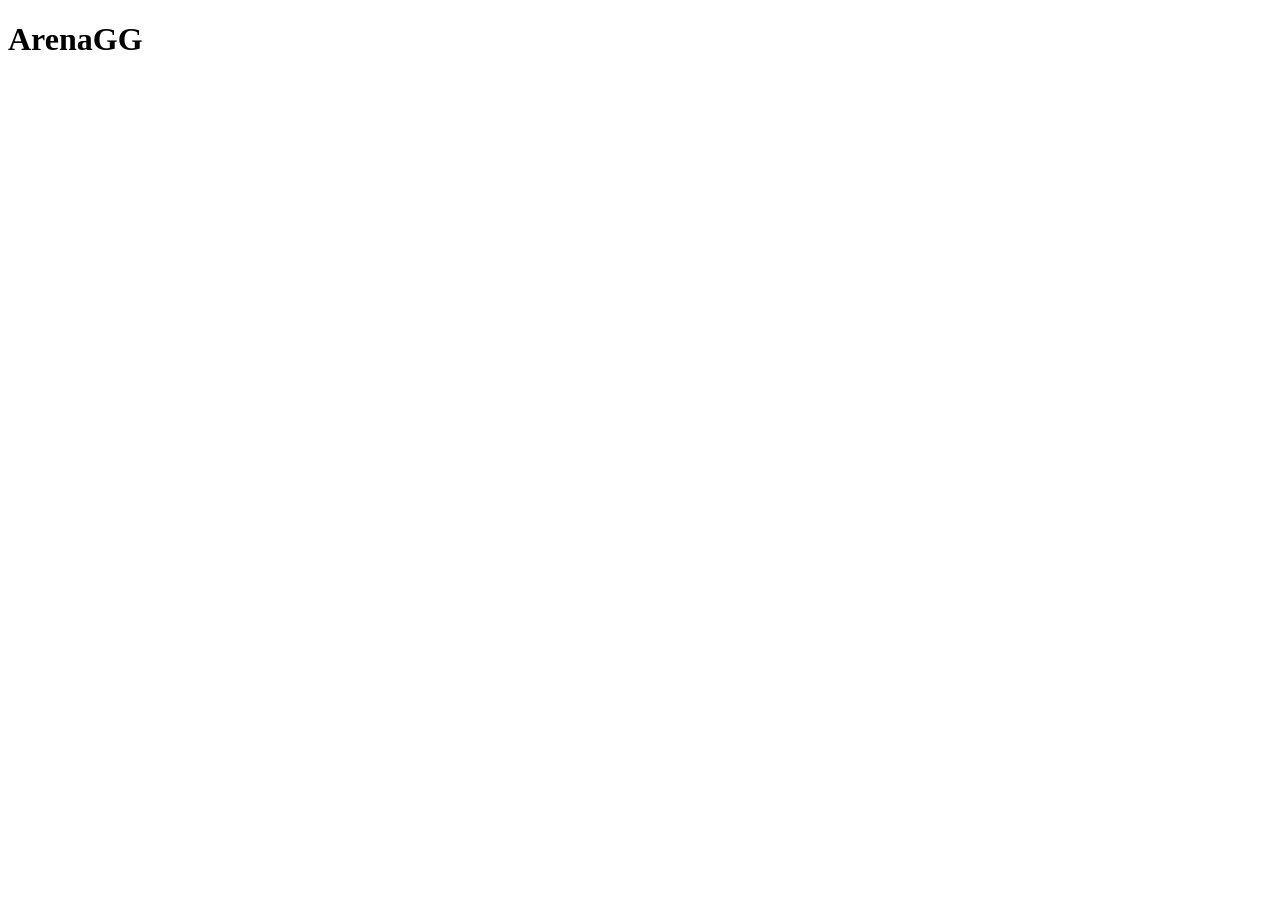
==== index.html @ fb3fde1e "Estructura inicial: frontend con subcarpetas, backend con database, index.html, .gitignore, requirem" ====
<!DOCTYPE html>
<html lang="es">
<head>
  <meta charset="UTF-8">
  <meta name="viewport" content="width=device-width, initial-scale=1.0">
  <title>ArenaGG</title>
</head>
<body>
  <h1>ArenaGG</h1>
</body>
</html>
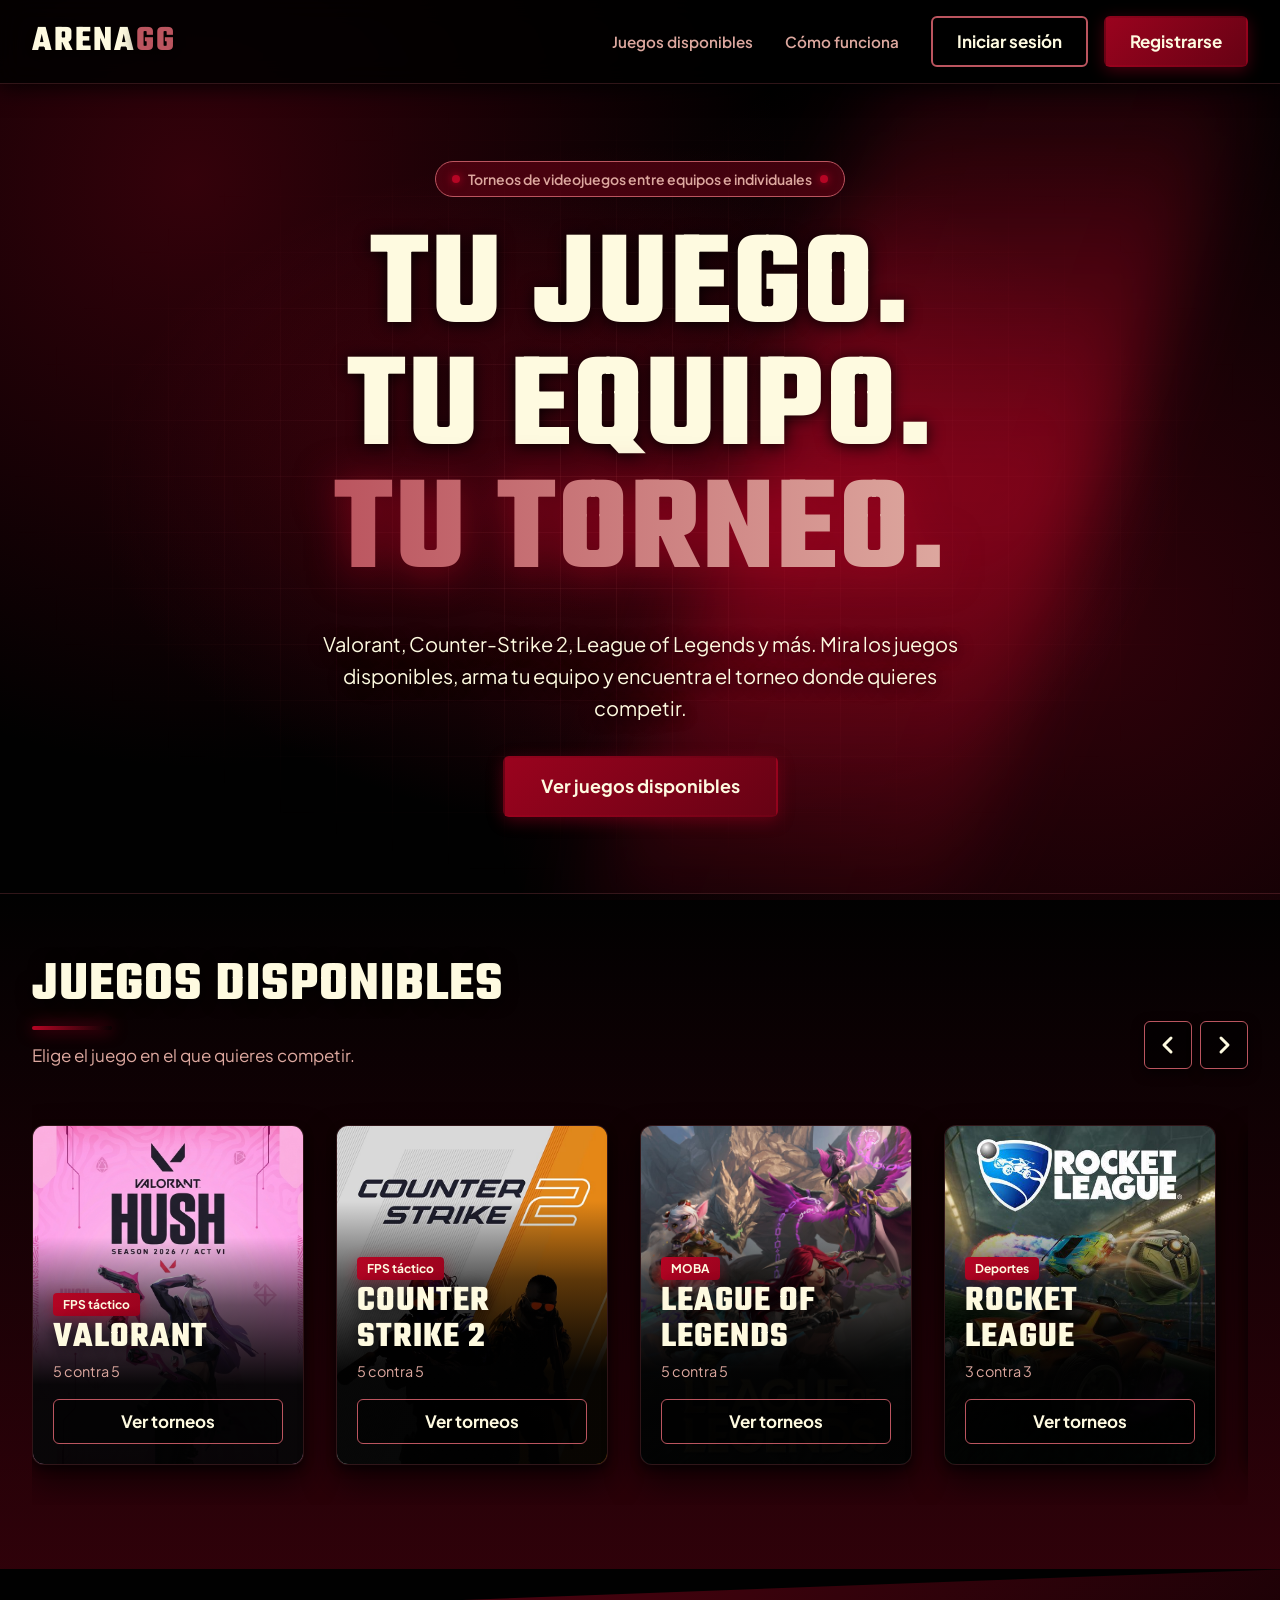
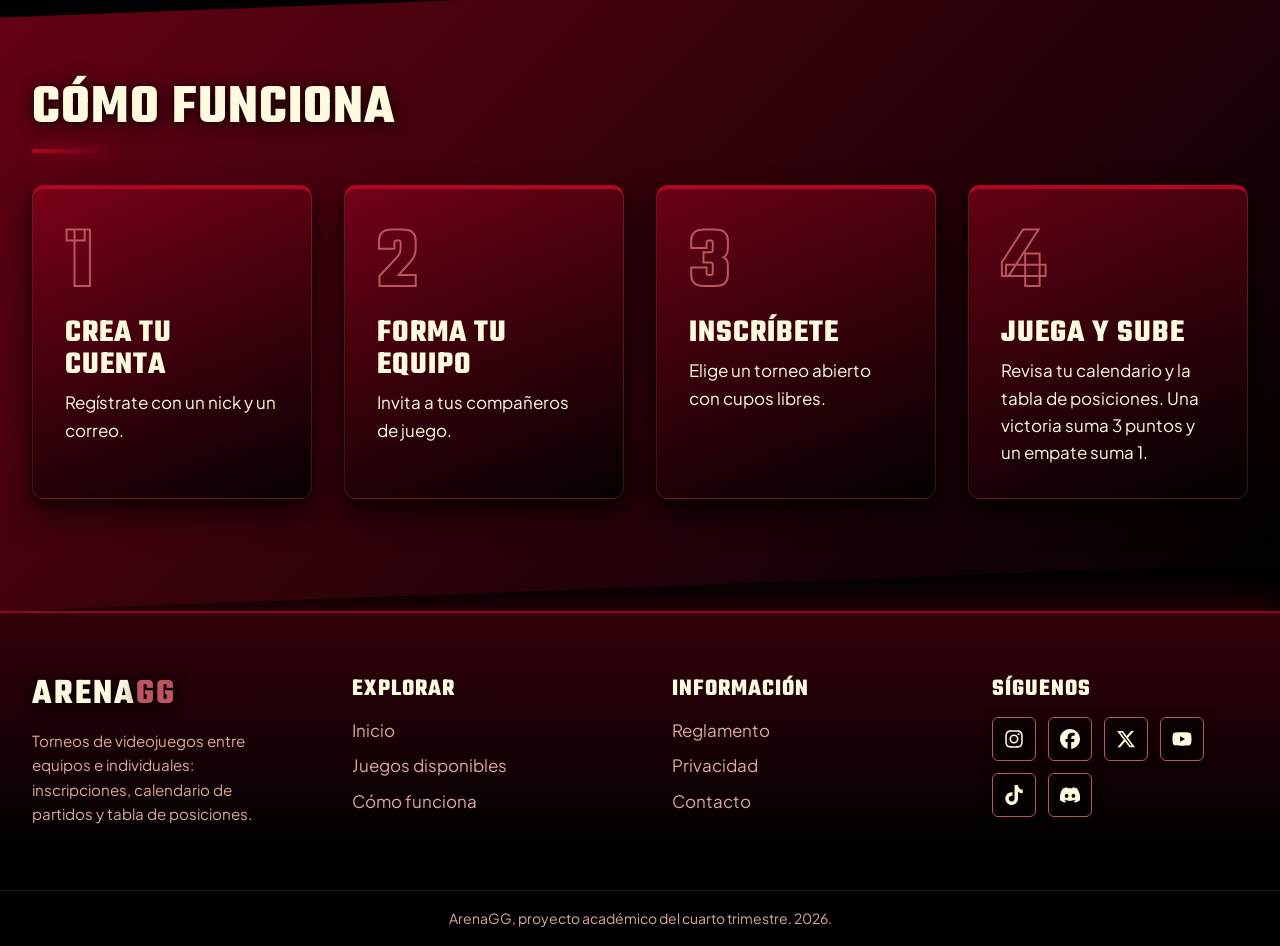
==== commit 5bf0a984: "Agrega la pagina de bienbenida a la web, dando de contexto y estableciendo el estilo de esta. Ademas" ====
--- a/index.html
+++ b/index.html
@@ -3,9 +3,244 @@
 <head>
   <meta charset="UTF-8">
   <meta name="viewport" content="width=device-width, initial-scale=1.0">
-  <title>ArenaGG</title>
+  <meta name="description" content="ArenaGG es la plataforma para inscribir equipos en torneos de videojuegos, ver el calendario de partidos y seguir la tabla de posiciones.">
+  <title>ArenaGG | Torneos de videojuegos</title>
+  <link rel="icon" type="image/png" href="frontend/img/logo-favicon.png">
+  <link rel="preconnect" href="https://fonts.googleapis.com">
+  <link rel="preconnect" href="https://fonts.gstatic.com" crossorigin>
+  <link rel="stylesheet" href="https://fonts.googleapis.com/css2?family=Teko:wght@500;700&family=Plus+Jakarta+Sans:wght@400;600;700;800&display=swap">
+  <link rel="stylesheet" href="frontend/css/styles.css">
 </head>
 <body>
-  <h1>ArenaGG</h1>
+  <header class="encabezado-sitio">
+    <div class="contenedor encabezado-contenido">
+      <a class="logo" href="index.html">Arena<span class="logo-destacado">GG</span></a>
+      <nav class="navegacion-principal" aria-label="Principal">
+        <ul class="lista-enlaces">
+          <li><a class="enlace-navegacion" href="#juegos">Juegos disponibles</a></li>
+          <li><a class="enlace-navegacion" href="#como-funciona">Cómo funciona</a></li>
+        </ul>
+        <div class="grupo-botones">
+          <a class="boton boton-secundario" href="frontend/pages/login.html">Iniciar sesión</a>
+          <a class="boton boton-principal" href="frontend/pages/registro.html">Registrarse</a>
+        </div>
+      </nav>
+    </div>
+  </header>
+
+  <main>
+    <section class="portada">
+      <div class="contenedor portada-contenido">
+        <p class="portada-etiqueta"><span class="punto-activo" aria-hidden="true"></span>Torneos de videojuegos entre equipos e individuales<span class="punto-activo" aria-hidden="true"></span></p>
+        <h1 class="portada-titulo">
+          <span class="portada-palabra">Tu juego.</span>
+          <span class="portada-palabra">Tu equipo.</span>
+          <span class="portada-palabra portada-palabra-degradada">Tu torneo.</span>
+        </h1>
+        <p class="portada-texto">Valorant, Counter-Strike 2, League of Legends y más. Mira los juegos disponibles, arma tu equipo y encuentra el torneo donde quieres competir.</p>
+        <a class="boton boton-principal boton-grande" href="#juegos">Ver juegos disponibles</a>
+      </div>
+    </section>
+
+    <section class="seccion seccion-juegos" id="juegos">
+      <div class="contenedor">
+        <div class="seccion-encabezado">
+          <div class="seccion-textos">
+            <h2 class="seccion-titulo">Juegos disponibles</h2>
+            <p class="seccion-subtitulo">Elige el juego en el que quieres competir.</p>
+          </div>
+          <div class="riel-controles">
+            <button class="boton-riel" type="button" data-riel-direccion="-1" aria-label="Ver juegos anteriores">
+              <svg class="icono-riel" viewBox="0 0 24 24" aria-hidden="true" focusable="false"><path d="M15 5l-7 7 7 7" fill="none" stroke="currentColor" stroke-width="3" stroke-linecap="round" stroke-linejoin="round"/></svg>
+            </button>
+            <button class="boton-riel" type="button" data-riel-direccion="1" aria-label="Ver juegos siguientes">
+              <svg class="icono-riel" viewBox="0 0 24 24" aria-hidden="true" focusable="false"><path d="M9 5l7 7-7 7" fill="none" stroke="currentColor" stroke-width="3" stroke-linecap="round" stroke-linejoin="round"/></svg>
+            </button>
+          </div>
+        </div>
+
+        <!--
+          Para agregar un juego: copia un <li class="riel-elemento"> completo,
+          pega la imagen en frontend/img/ y cambia la ruta, el nombre y los datos.
+          Para quitar un juego: borra su <li> completo.
+        -->
+        <ul class="riel-juegos" aria-label="Juegos disponibles">
+          <li class="riel-elemento">
+            <article class="juego-tarjeta">
+              <img class="juego-imagen" src="frontend/img/valorant.jpg" alt="Portada de Valorant" width="800" height="1000" loading="lazy">
+              <div class="juego-informacion">
+                <p class="juego-genero">FPS táctico</p>
+                <h3 class="juego-nombre">Valorant</h3>
+                <p class="juego-detalle">5 contra 5</p>
+                <a class="juego-enlace" href="frontend/pages/torneos.html">Ver torneos</a>
+              </div>
+            </article>
+          </li>
+          <li class="riel-elemento">
+            <article class="juego-tarjeta">
+              <img class="juego-imagen" src="frontend/img/cs.jpg" alt="Portada de Counter-Strike 2" width="800" height="1000" loading="lazy">
+              <div class="juego-informacion">
+                <p class="juego-genero">FPS táctico</p>
+                <h3 class="juego-nombre">Counter Strike 2</h3>
+                <p class="juego-detalle">5 contra 5</p>
+                <a class="juego-enlace" href="frontend/pages/torneos.html">Ver torneos</a>
+              </div>
+            </article>
+          </li>
+          <li class="riel-elemento">
+            <article class="juego-tarjeta">
+              <img class="juego-imagen" src="frontend/img/lol.jpg" alt="Portada de League of Legends" width="800" height="1000" loading="lazy">
+              <div class="juego-informacion">
+                <p class="juego-genero">MOBA</p>
+                <h3 class="juego-nombre">League of Legends</h3>
+                <p class="juego-detalle">5 contra 5</p>
+                <a class="juego-enlace" href="frontend/pages/torneos.html">Ver torneos</a>
+              </div>
+            </article>
+          </li>
+          <li class="riel-elemento">
+            <article class="juego-tarjeta">
+              <img class="juego-imagen" src="frontend/img/rl.jpg" alt="Portada de Rocket League" width="800" height="1000" loading="lazy">
+              <div class="juego-informacion">
+                <p class="juego-genero">Deportes</p>
+                <h3 class="juego-nombre">Rocket League</h3>
+                <p class="juego-detalle">3 contra 3</p>
+                <a class="juego-enlace" href="frontend/pages/torneos.html">Ver torneos</a>
+              </div>
+            </article>
+          </li>
+          <li class="riel-elemento">
+            <article class="juego-tarjeta">
+              <img class="juego-imagen" src="frontend/img/cr1.jpg" alt="Portada de clash royale" width="800" height="1000" loading="lazy">
+              <div class="juego-informacion">
+                <p class="juego-genero">Estrategia</p>
+                <h3 class="juego-nombre">Clash Royale</h3>
+                <p class="juego-detalle">1 contra 1</p>
+                <a class="juego-enlace" href="frontend/pages/torneos.html">Ver torneos</a>
+              </div>
+            </article>
+          </li>
+          <li class="riel-elemento">
+            <article class="juego-tarjeta">
+              <img class="juego-imagen" src="frontend/img/fornite.jpg" alt="Portada de Fortnite" width="800" height="1000" loading="lazy">
+              <div class="juego-informacion">
+                <p class="juego-genero">Battle royale</p>
+                <h3 class="juego-nombre">Fortnite</h3>
+                <p class="juego-detalle">Escuadras de 4</p>
+                <a class="juego-enlace" href="frontend/pages/torneos.html">Ver torneos</a>
+              </div>
+            </article>
+          </li>
+          <li class="riel-elemento">
+            <article class="juego-tarjeta">
+              <img class="juego-imagen" src="frontend/img/brawlhalla.jpg" alt="Portada de Brawlhalla" width="800" height="1000" loading="lazy">
+              <div class="juego-informacion">
+                <p class="juego-genero">Lucha</p>
+                <h3 class="juego-nombre">Brawlhalla</h3>
+                <p class="juego-detalle">1 contra 1</p>
+                <a class="juego-enlace" href="frontend/pages/torneos.html">Ver torneos</a>
+              </div>
+            </article>
+          </li>
+        </ul>
+      </div>
+    </section>
+
+    <section class="seccion seccion-oscura" id="como-funciona">
+      <div class="contenedor">
+        <div class="seccion-encabezado">
+          <div class="seccion-textos">
+            <h2 class="seccion-titulo">Cómo funciona</h2>
+          </div>
+        </div>
+        <ol class="lista-pasos">
+          <li class="paso">
+            <h3 class="paso-titulo">Crea tu cuenta</h3>
+            <p class="paso-texto">Regístrate con un nick y un correo.</p>
+          </li>
+          <li class="paso">
+            <h3 class="paso-titulo">Forma tu equipo</h3>
+            <p class="paso-texto">Invita a tus compañeros de juego.</p>
+          </li>
+          <li class="paso">
+            <h3 class="paso-titulo">Inscríbete</h3>
+            <p class="paso-texto">Elige un torneo abierto con cupos libres.</p>
+          </li>
+          <li class="paso">
+            <h3 class="paso-titulo">Juega y sube</h3>
+            <p class="paso-texto">Revisa tu calendario y la tabla de posiciones. Una victoria suma 3 puntos y un empate suma 1.</p>
+          </li>
+        </ol>
+      </div>
+    </section>
+  </main>
+
+  <footer class="pie-sitio">
+    <div class="contenedor pie-contenido">
+      <div class="pie-marca">
+        <a class="logo" href="index.html">Arena<span class="logo-destacado">GG</span></a>
+        <p class="pie-descripcion">Torneos de videojuegos entre equipos e individuales: inscripciones, calendario de partidos y tabla de posiciones.</p>
+      </div>
+      <nav class="pie-navegacion" aria-label="Explorar">
+        <h2 class="pie-titulo">Explorar</h2>
+        <ul class="pie-lista">
+          <li><a class="pie-enlace" href="index.html">Inicio</a></li>
+          <li><a class="pie-enlace" href="#juegos">Juegos disponibles</a></li>
+          <li><a class="pie-enlace" href="#como-funciona">Cómo funciona</a></li>
+        </ul>
+      </nav>
+      <nav class="pie-navegacion" aria-label="Información">
+        <h2 class="pie-titulo">Información</h2>
+        <ul class="pie-lista">
+          <li><a class="pie-enlace" href="#">Reglamento</a></li>
+          <li><a class="pie-enlace" href="#">Privacidad</a></li>
+          <li><a class="pie-enlace" href="#">Contacto</a></li>
+        </ul>
+      </nav>
+      <div class="pie-redes">
+        <h2 class="pie-titulo">Síguenos</h2>
+        <!-- Íconos de redes: Font Awesome Free (licencia CC BY 4.0). Cambia cada href por el perfil real de ArenaGG. -->
+        <ul class="lista-redes">
+            <li>
+              <a class="boton-red" href="https://www.instagram.com/" target="_blank" rel="noopener noreferrer" aria-label="ArenaGG en Instagram">
+                <svg class="icono-red" viewBox="0 0 448 512" aria-hidden="true" focusable="false"><path d="M224.3 141a115 115 0 1 0 -.6 230 115 115 0 1 0 .6-230zm-.6 40.4a74.6 74.6 0 1 1 .6 149.2 74.6 74.6 0 1 1 -.6-149.2zm93.4-45.1a26.8 26.8 0 1 1 53.6 0 26.8 26.8 0 1 1 -53.6 0zm129.7 27.2c-1.7-35.9-9.9-67.7-36.2-93.9-26.2-26.2-58-34.4-93.9-36.2-37-2.1-147.9-2.1-184.9 0-35.8 1.7-67.6 9.9-93.9 36.1s-34.4 58-36.2 93.9c-2.1 37-2.1 147.9 0 184.9 1.7 35.9 9.9 67.7 36.2 93.9s58 34.4 93.9 36.2c37 2.1 147.9 2.1 184.9 0 35.9-1.7 67.7-9.9 93.9-36.2 26.2-26.2 34.4-58 36.2-93.9 2.1-37 2.1-147.8 0-184.8zM399 388c-7.8 19.6-22.9 34.7-42.6 42.6-29.5 11.7-99.5 9-132.1 9s-102.7 2.6-132.1-9c-19.6-7.8-34.7-22.9-42.6-42.6-11.7-29.5-9-99.5-9-132.1s-2.6-102.7 9-132.1c7.8-19.6 22.9-34.7 42.6-42.6 29.5-11.7 99.5-9 132.1-9s102.7-2.6 132.1 9c19.6 7.8 34.7 22.9 42.6 42.6 11.7 29.5 9 99.5 9 132.1s2.7 102.7-9 132.1z"/></svg>
+              </a>
+            </li>
+            <li>
+              <a class="boton-red" href="https://www.facebook.com/" target="_blank" rel="noopener noreferrer" aria-label="ArenaGG en Facebook">
+                <svg class="icono-red" viewBox="0 0 512 512" aria-hidden="true" focusable="false"><path d="M512 256C512 114.6 397.4 0 256 0S0 114.6 0 256C0 376 82.7 476.8 194.2 504.5l0-170.3-52.8 0 0-78.2 52.8 0 0-33.7c0-87.1 39.4-127.5 125-127.5 16.2 0 44.2 3.2 55.7 6.4l0 70.8c-6-.6-16.5-1-29.6-1-42 0-58.2 15.9-58.2 57.2l0 27.8 83.6 0-14.4 78.2-69.3 0 0 175.9C413.8 494.8 512 386.9 512 256z"/></svg>
+              </a>
+            </li>
+            <li>
+              <a class="boton-red" href="https://x.com/" target="_blank" rel="noopener noreferrer" aria-label="ArenaGG en X">
+                <svg class="icono-red" viewBox="0 0 448 512" aria-hidden="true" focusable="false"><path d="M357.2 48L427.8 48 273.6 224.2 455 464 313 464 201.7 318.6 74.5 464 3.8 464 168.7 275.5-5.2 48 140.4 48 240.9 180.9 357.2 48zM332.4 421.8l39.1 0-252.4-333.8-42 0 255.3 333.8z"/></svg>
+              </a>
+            </li>
+            <li>
+              <a class="boton-red" href="https://www.youtube.com/" target="_blank" rel="noopener noreferrer" aria-label="ArenaGG en YouTube">
+                <svg class="icono-red" viewBox="0 0 576 512" aria-hidden="true" focusable="false"><path d="M549.7 124.1C543.5 100.4 524.9 81.8 501.4 75.5 458.9 64 288.1 64 288.1 64S117.3 64 74.7 75.5C51.2 81.8 32.7 100.4 26.4 124.1 15 167 15 256.4 15 256.4s0 89.4 11.4 132.3c6.3 23.6 24.8 41.5 48.3 47.8 42.6 11.5 213.4 11.5 213.4 11.5s170.8 0 213.4-11.5c23.5-6.3 42-24.2 48.3-47.8 11.4-42.9 11.4-132.3 11.4-132.3s0-89.4-11.4-132.3zM232.2 337.6l0-162.4 142.7 81.2-142.7 81.2z"/></svg>
+              </a>
+            </li>
+            <li>
+              <a class="boton-red" href="https://www.tiktok.com/" target="_blank" rel="noopener noreferrer" aria-label="ArenaGG en TikTok">
+                <svg class="icono-red" viewBox="0 0 448 512" aria-hidden="true" focusable="false"><path d="M448.5 209.9c-44 .1-87-13.6-122.8-39.2l0 178.7c0 33.1-10.1 65.4-29 92.6s-45.6 48-76.6 59.6-64.8 13.5-96.9 5.3-60.9-25.9-82.7-50.8-35.3-56-39-88.9 2.9-66.1 18.6-95.2 40-52.7 69.6-67.7 62.9-20.5 95.7-16l0 89.9c-15-4.7-31.1-4.6-46 .4s-27.9 14.6-37 27.3-14 28.1-13.9 43.9 5.2 31 14.5 43.7 22.4 22.1 37.4 26.9 31.1 4.8 46-.1 28-14.4 37.2-27.1 14.2-28.1 14.2-43.8l0-349.4 88 0c-.1 7.4 .6 14.9 1.9 22.2 3.1 16.3 9.4 31.9 18.7 45.7s21.3 25.6 35.2 34.6c19.9 13.1 43.2 20.1 67 20.1l0 87.4z"/></svg>
+              </a>
+            </li>
+            <li>
+              <a class="boton-red" href="https://discord.com/" target="_blank" rel="noopener noreferrer" aria-label="ArenaGG en Discord">
+                <svg class="icono-red" viewBox="0 0 576 512" aria-hidden="true" focusable="false"><path d="M492.5 69.8c-.2-.3-.4-.6-.8-.7-38.1-17.5-78.4-30-119.7-37.1-.4-.1-.8 0-1.1 .1s-.6 .4-.8 .8c-5.5 9.9-10.5 20.2-14.9 30.6-44.6-6.8-89.9-6.8-134.4 0-4.5-10.5-9.5-20.7-15.1-30.6-.2-.3-.5-.6-.8-.8s-.7-.2-1.1-.2c-41.3 7.1-81.6 19.6-119.7 37.1-.3 .1-.6 .4-.8 .7-76.2 113.8-97.1 224.9-86.9 334.5 0 .3 .1 .5 .2 .8s.3 .4 .5 .6c44.4 32.9 94 58 146.8 74.2 .4 .1 .8 .1 1.1 0s.7-.4 .9-.7c11.3-15.4 21.4-31.8 30-48.8 .1-.2 .2-.5 .2-.8s0-.5-.1-.8-.2-.5-.4-.6-.4-.3-.7-.4c-15.8-6.1-31.2-13.4-45.9-21.9-.3-.2-.5-.4-.7-.6s-.3-.6-.3-.9 0-.6 .2-.9 .3-.5 .6-.7c3.1-2.3 6.2-4.7 9.1-7.1 .3-.2 .6-.4 .9-.4s.7 0 1 .1c96.2 43.9 200.4 43.9 295.5 0 .3-.1 .7-.2 1-.2s.7 .2 .9 .4c2.9 2.4 6 4.9 9.1 7.2 .2 .2 .4 .4 .6 .7s.2 .6 .2 .9-.1 .6-.3 .9-.4 .5-.6 .6c-14.7 8.6-30 15.9-45.9 21.8-.2 .1-.5 .2-.7 .4s-.3 .4-.4 .7-.1 .5-.1 .8 .1 .5 .2 .8c8.8 17 18.8 33.3 30 48.8 .2 .3 .6 .6 .9 .7s.8 .1 1.1 0c52.9-16.2 102.6-41.3 147.1-74.2 .2-.2 .4-.4 .5-.6s.2-.5 .2-.8c12.3-126.8-20.5-236.9-86.9-334.5zm-302 267.7c-29 0-52.8-26.6-52.8-59.2s23.4-59.2 52.8-59.2c29.7 0 53.3 26.8 52.8 59.2 0 32.7-23.4 59.2-52.8 59.2zm195.4 0c-29 0-52.8-26.6-52.8-59.2s23.4-59.2 52.8-59.2c29.7 0 53.3 26.8 52.8 59.2 0 32.7-23.2 59.2-52.8 59.2z"/></svg>
+              </a>
+            </li>
+        </ul>
+      </div>
+    </div>
+    <div class="pie-inferior">
+      <div class="contenedor">
+        <p class="pie-texto">ArenaGG, proyecto académico del cuarto trimestre. 2026.</p>
+      </div>
+    </div>
+  </footer>
+
+  <script src="frontend/js/index.js" defer></script>
 </body>
 </html>
--- a/frontend/css/styles.css
+++ b/frontend/css/styles.css
@@ -0,0 +1,723 @@
+/* ==========================================================
+   ArenaGG - style.css
+   Orden de propiedades: posicionamiento, dimensiones,
+   espaciado, tipografía y apariencia.
+   ========================================================== */
+
+/* ---------- Variables (paleta, medidas y sombras) ---------- */
+:root {
+  /* Paleta */
+  --color-negro: #010101;
+  --color-vino-oscuro: #34020B;
+  --color-vino: #670214;
+  --color-rojo: #9A031E;
+  --color-rojo-claro: #B50524;
+  --color-rosa-oscuro: #BB555F;
+  --color-rosa: #DDA89F;
+  --color-crema: #FEFAE0;
+  --color-borde: rgba(187, 85, 95, 0.25);
+
+  /* Tipografías */
+  --fuente-titulos: "Teko", "Arial Narrow", sans-serif;
+  --fuente-texto: "Plus Jakarta Sans", "Segoe UI", sans-serif;
+
+  /* Medidas */
+  --ancho-contenedor: 80rem;
+  --espacio-s: 0.5rem;
+  --espacio-m: 1rem;
+  --espacio-l: 2rem;
+  --espacio-xl: 4rem;
+  --radio-borde: 0.375rem;
+  --radio-tarjeta: 0.75rem;
+
+  /* Degradados */
+  --degradado-rojo: linear-gradient(135deg, var(--color-rojo), var(--color-vino));
+  --degradado-rojo-brillante: linear-gradient(135deg, var(--color-rojo-claro), var(--color-rojo));
+
+  /* Sombras */
+  --sombra-tarjeta: 0 0.25rem 0.5rem rgba(0, 0, 0, 0.5), 0 1rem 2rem rgba(0, 0, 0, 0.6);
+  --sombra-boton: 0 0.25rem 0.75rem rgba(0, 0, 0, 0.6);
+  --sombra-brillo-rojo: 0 0.25rem 1rem rgba(154, 3, 30, 0.45);
+  --sombra-brillo-rojo-fuerte: 0 0.375rem 1.5rem rgba(154, 3, 30, 0.7);
+  --sombra-encabezado: 0 0.25rem 1.25rem rgba(0, 0, 0, 0.8);
+  --sombra-texto: 0 0.125rem 1rem rgba(0, 0, 0, 0.9);
+}
+
+/* ---------- Base ---------- */
+* {
+  box-sizing: border-box;
+}
+
+html {
+  scroll-behavior: smooth;
+  scroll-padding-top: 5rem;
+}
+
+body {
+  margin: 0;
+  font-family: var(--fuente-texto);
+  font-size: 1.0625rem;
+  line-height: 1.6;
+  color: var(--color-crema);
+  background-color: var(--color-negro);
+  background-image:
+    radial-gradient(circle at 15% 20%, rgba(103, 2, 20, 0.5) 0%, transparent 45%),
+    radial-gradient(circle at 85% 70%, rgba(154, 3, 30, 0.3) 0%, transparent 50%);
+  background-attachment: fixed;
+  overflow-x: hidden;
+}
+
+h1,
+h2,
+h3 {
+  margin: 0;
+  font-family: var(--fuente-titulos);
+  font-weight: 700;
+  line-height: 1;
+  letter-spacing: 0.0625rem;
+  text-transform: uppercase;
+}
+
+p {
+  margin: 0;
+}
+
+a:focus-visible,
+button:focus-visible {
+  outline: 3px solid var(--color-crema);
+  outline-offset: 3px;
+}
+
+/* ---------- Contenedor ---------- */
+.contenedor {
+  width: 100%;
+  max-width: var(--ancho-contenedor);
+  margin-inline: auto;
+  padding-inline: var(--espacio-l);
+}
+
+/* ---------- Botones ---------- */
+.grupo-botones {
+  display: flex;
+  flex-wrap: wrap;
+  align-items: center;
+  gap: var(--espacio-m);
+}
+
+.boton {
+  display: inline-block;
+  padding: 0.625rem 1.5rem;
+  font-weight: 700;
+  text-align: center;
+  text-decoration: none;
+  color: var(--color-crema);
+  background-color: transparent;
+  border: 2px solid transparent;
+  border-radius: var(--radio-borde);
+  transition: background 0.3s, border-color 0.3s, box-shadow 0.3s, transform 0.3s;
+}
+
+.boton:hover {
+  transform: translateY(-0.125rem);
+}
+
+.boton-grande {
+  padding: 0.875rem 2.25rem;
+  font-size: 1.125rem;
+}
+
+.boton-principal {
+  background-image: var(--degradado-rojo);
+  box-shadow: var(--sombra-brillo-rojo);
+}
+
+.boton-principal:hover {
+  background-image: var(--degradado-rojo-brillante);
+  box-shadow: var(--sombra-brillo-rojo-fuerte);
+}
+
+.boton-secundario {
+  background-color: rgba(1, 1, 1, 0.55);
+  border-color: var(--color-rosa-oscuro);
+  box-shadow: var(--sombra-boton);
+}
+
+.boton-secundario:hover {
+  background-color: rgba(187, 85, 95, 0.2);
+  border-color: var(--color-rojo-claro);
+}
+
+/* ---------- Encabezado ---------- */
+.encabezado-sitio {
+  position: sticky;
+  top: 0;
+  z-index: 10;
+  padding-block: var(--espacio-m);
+  background-color: rgba(1, 1, 1, 0.85);
+  border-bottom: 1px solid var(--color-borde);
+  box-shadow: var(--sombra-encabezado);
+  backdrop-filter: blur(12px);
+}
+
+.encabezado-contenido {
+  display: flex;
+  flex-wrap: wrap;
+  align-items: center;
+  justify-content: space-between;
+  gap: var(--espacio-m);
+}
+
+.logo {
+  font-family: var(--fuente-titulos);
+  font-size: 2.25rem;
+  font-weight: 700;
+  line-height: 1;
+  letter-spacing: 0.125rem;
+  text-decoration: none;
+  text-transform: uppercase;
+  color: var(--color-crema);
+  text-shadow: var(--sombra-texto);
+}
+
+.logo-destacado {
+  color: var(--color-rosa-oscuro);
+}
+
+.navegacion-principal {
+  display: flex;
+  flex-wrap: wrap;
+  align-items: center;
+  gap: var(--espacio-m) var(--espacio-l);
+}
+
+.lista-enlaces {
+  display: flex;
+  flex-wrap: wrap;
+  gap: var(--espacio-m) var(--espacio-l);
+  margin: 0;
+  padding: 0;
+  list-style: none;
+}
+
+.enlace-navegacion {
+  font-size: 0.95rem;
+  font-weight: 600;
+  text-decoration: none;
+  color: var(--color-rosa);
+  transition: color 0.3s;
+}
+
+.enlace-navegacion:hover {
+  color: var(--color-crema);
+}
+
+/* ---------- Portada (bienvenida centrada) ---------- */
+.portada {
+  position: relative;
+  isolation: isolate;
+  display: flex;
+  align-items: center;
+  min-height: 90vh;
+  padding-block: var(--espacio-xl);
+  overflow: hidden;
+  background-image: radial-gradient(ellipse at center, rgba(154, 3, 30, 0.4) 0%, transparent 60%);
+  border-bottom: 1px solid var(--color-borde);
+}
+
+/* Cuadrícula de fondo que se desvanece hacia los bordes */
+.portada::before {
+  content: "";
+  position: absolute;
+  inset: 0;
+  z-index: -1;
+  background-image:
+    linear-gradient(rgba(187, 85, 95, 0.14) 1px, transparent 1px),
+    linear-gradient(90deg, rgba(187, 85, 95, 0.14) 1px, transparent 1px);
+  background-size: 3.5rem 3.5rem;
+  -webkit-mask-image: radial-gradient(ellipse at center, #000 0%, transparent 70%);
+  mask-image: radial-gradient(ellipse at center, #000 0%, transparent 70%);
+}
+
+/* Haz de luz roja en diagonal */
+.portada::after {
+  content: "";
+  position: absolute;
+  top: -10%;
+  left: 58%;
+  z-index: -1;
+  width: 28%;
+  height: 120%;
+  background-image: linear-gradient(180deg, transparent, rgba(181, 5, 36, 0.6), transparent);
+  filter: blur(2.5rem);
+  transform: skewX(-20deg);
+}
+
+.portada-contenido {
+  display: flex;
+  flex-direction: column;
+  align-items: center;
+  gap: var(--espacio-l);
+  max-width: 60rem;
+  text-align: center;
+}
+
+.portada-etiqueta {
+  display: inline-flex;
+  align-items: center;
+  gap: 0.5rem;
+  padding: 0.375rem 1rem;
+  font-size: 0.875rem;
+  font-weight: 600;
+  color: var(--color-rosa);
+  background-color: rgba(103, 2, 20, 0.6);
+  border: 1px solid var(--color-rosa-oscuro);
+  border-radius: 1.25rem;
+}
+
+.punto-activo {
+  width: 0.5rem;
+  height: 0.5rem;
+  background-color: var(--color-rojo-claro);
+  border-radius: 50%;
+  box-shadow: 0 0 0.5rem var(--color-rojo-claro);
+}
+
+.portada-titulo {
+  font-size: clamp(3.75rem, 14vw, 8.5rem);
+  line-height: 0.9;
+  letter-spacing: 0.125rem;
+  text-shadow: var(--sombra-texto);
+}
+
+.portada-palabra {
+  display: block;
+}
+
+.portada-palabra-degradada {
+  color: transparent;
+  text-shadow: none;
+  background-image: linear-gradient(90deg, var(--color-rosa-oscuro), var(--color-rosa));
+  background-clip: text;
+  -webkit-background-clip: text;
+  -webkit-text-fill-color: transparent;
+  filter: drop-shadow(0 0.25rem 1.25rem rgba(154, 3, 30, 0.8));
+}
+
+.portada-texto {
+  max-width: 40rem;
+  font-size: 1.25rem;
+  color: var(--color-crema);
+  text-shadow: var(--sombra-texto);
+}
+
+/* ---------- Secciones ---------- */
+.seccion {
+  padding-block: var(--espacio-xl);
+}
+
+.seccion-encabezado {
+  display: flex;
+  flex-wrap: wrap;
+  align-items: flex-end;
+  justify-content: space-between;
+  gap: var(--espacio-m);
+  margin-bottom: var(--espacio-l);
+}
+
+.seccion-titulo {
+  font-size: clamp(2.5rem, 6vw, 3.5rem);
+  text-shadow: var(--sombra-texto);
+}
+
+/* Barra roja bajo cada título de sección */
+.seccion-titulo::after {
+  content: "";
+  display: block;
+  width: 5rem;
+  height: 0.25rem;
+  margin-top: 0.75rem;
+  background-image: linear-gradient(90deg, var(--color-rojo-claro), transparent);
+  border-radius: 0.25rem;
+  box-shadow: 0 0 1rem rgba(181, 5, 36, 0.8);
+}
+
+.seccion-subtitulo {
+  margin-top: 0.75rem;
+  color: var(--color-rosa);
+}
+
+/* ---------- Juegos disponibles (riel) ---------- */
+.seccion-juegos {
+  background-image: linear-gradient(180deg, transparent 0%, rgba(103, 2, 20, 0.45) 100%);
+}
+
+.riel-controles {
+  display: flex;
+  gap: var(--espacio-s);
+}
+
+.boton-riel {
+  display: flex;
+  align-items: center;
+  justify-content: center;
+  width: 3rem;
+  height: 3rem;
+  padding: 0;
+  cursor: pointer;
+  color: var(--color-crema);
+  background-color: rgba(1, 1, 1, 0.6);
+  border: 1px solid var(--color-rosa-oscuro);
+  border-radius: var(--radio-borde);
+  box-shadow: var(--sombra-boton);
+  transition: background 0.3s, border-color 0.3s;
+}
+
+.boton-riel:hover {
+  background-image: var(--degradado-rojo-brillante);
+  border-color: transparent;
+}
+
+.icono-riel {
+  width: 1.5rem;
+  height: 1.5rem;
+}
+
+.riel-juegos {
+  display: flex;
+  gap: var(--espacio-l);
+  margin: 0;
+  padding: 1.5rem 0.25rem 2.5rem;
+  overflow-x: auto;
+  list-style: none;
+  scroll-snap-type: x mandatory;
+  scrollbar-width: thin;
+  scrollbar-color: var(--color-rojo) var(--color-vino-oscuro);
+}
+
+.riel-elemento {
+  flex: 0 0 auto;
+  width: min(78vw, 17rem);
+  scroll-snap-align: start;
+}
+
+.juego-tarjeta {
+  position: relative;
+  aspect-ratio: 4 / 5;
+  overflow: hidden;
+  background-color: var(--color-negro);
+  border: 1px solid var(--color-borde);
+  border-radius: var(--radio-tarjeta);
+  box-shadow: var(--sombra-tarjeta);
+  transition: transform 0.3s, border-color 0.3s, box-shadow 0.3s;
+}
+
+.juego-tarjeta:hover {
+  border-color: var(--color-rojo-claro);
+  box-shadow: var(--sombra-tarjeta), 0 0 2rem rgba(181, 5, 36, 0.55);
+  transform: translateY(-0.5rem);
+}
+
+.juego-imagen {
+  position: absolute;
+  inset: 0;
+  width: 100%;
+  height: 100%;
+  object-fit: cover;
+  transition: transform 0.5s;
+}
+
+.juego-tarjeta:hover .juego-imagen {
+  transform: scale(1.06);
+}
+
+.juego-informacion {
+  position: absolute;
+  inset: auto 0 0 0;
+  display: flex;
+  flex-direction: column;
+  gap: 0.25rem;
+  padding: 3.5rem 1.25rem 1.25rem;
+  background-image: linear-gradient(0deg, rgba(1, 1, 1, 0.97) 35%, rgba(1, 1, 1, 0.6) 70%, transparent 100%);
+}
+
+.juego-genero {
+  align-self: flex-start;
+  padding: 0.125rem 0.625rem;
+  font-size: 0.75rem;
+  font-weight: 700;
+  background-image: var(--degradado-rojo-brillante);
+  border-radius: 0.25rem;
+  box-shadow: var(--sombra-brillo-rojo);
+}
+
+.juego-nombre {
+  font-size: 2.25rem;
+  text-shadow: var(--sombra-texto);
+}
+
+.juego-detalle {
+  font-size: 0.9rem;
+  color: var(--color-rosa);
+}
+
+.juego-enlace {
+  margin-top: 0.75rem;
+  padding: 0.5rem;
+  font-weight: 700;
+  text-align: center;
+  text-decoration: none;
+  color: var(--color-crema);
+  background-color: rgba(1, 1, 1, 0.5);
+  border: 1px solid var(--color-rosa-oscuro);
+  border-radius: var(--radio-borde);
+  transition: background 0.3s, border-color 0.3s;
+}
+
+.juego-enlace:hover {
+  background-image: var(--degradado-rojo-brillante);
+  border-color: transparent;
+}
+
+/* ---------- Cómo funciona (franja inclinada) ---------- */
+.seccion-oscura {
+  padding-block: calc(var(--espacio-xl) + 3rem);
+  background-image: linear-gradient(135deg, var(--color-vino) 0%, var(--color-vino-oscuro) 45%, var(--color-negro) 100%);
+  clip-path: polygon(0 3rem, 100% 0, 100% calc(100% - 3rem), 0 100%);
+}
+
+.lista-pasos {
+  display: grid;
+  grid-template-columns: repeat(auto-fit, minmax(min(100%, 14rem), 1fr));
+  gap: var(--espacio-l);
+  margin: 0;
+  padding: 0;
+  list-style: none;
+  counter-reset: paso;
+}
+
+.paso {
+  padding: var(--espacio-l);
+  counter-increment: paso;
+  background-image: linear-gradient(160deg, rgba(154, 3, 30, 0.55), rgba(1, 1, 1, 0.88));
+  border: 1px solid var(--color-borde);
+  border-top: 4px solid var(--color-rojo-claro);
+  border-radius: var(--radio-tarjeta);
+  box-shadow: var(--sombra-tarjeta);
+  transition: transform 0.3s, border-color 0.3s;
+}
+
+.paso:hover {
+  border-color: var(--color-rojo-claro);
+  transform: translateY(-0.25rem);
+}
+
+/* Número grande con solo el contorno */
+.paso::before {
+  display: block;
+  margin-bottom: var(--espacio-s);
+  font-family: var(--fuente-titulos);
+  font-size: 5.5rem;
+  font-weight: 700;
+  line-height: 1;
+  content: counter(paso);
+  color: transparent;
+  -webkit-text-stroke: 2px var(--color-rosa-oscuro);
+}
+
+.paso-titulo {
+  margin-bottom: var(--espacio-s);
+  font-size: 2rem;
+}
+
+.paso-texto {
+  color: var(--color-crema);
+}
+
+/* ---------- Pie de página ---------- */
+.pie-sitio {
+  padding-top: var(--espacio-xl);
+  color: var(--color-rosa);
+  background-image: linear-gradient(180deg, var(--color-vino-oscuro) 0%, var(--color-negro) 70%);
+  border-top: 2px solid var(--color-rojo);
+  box-shadow: 0 -0.5rem 2rem rgba(154, 3, 30, 0.3);
+}
+
+.pie-contenido {
+  display: grid;
+  grid-template-columns: repeat(auto-fit, minmax(min(100%, 13rem), 1fr));
+  gap: var(--espacio-l) var(--espacio-xl);
+}
+
+.pie-descripcion {
+  max-width: 22rem;
+  margin-top: var(--espacio-m);
+  font-size: 0.95rem;
+}
+
+.pie-titulo {
+  margin-bottom: var(--espacio-m);
+  font-size: 1.5rem;
+  color: var(--color-crema);
+}
+
+.pie-lista {
+  display: grid;
+  gap: var(--espacio-s);
+  margin: 0;
+  padding: 0;
+  list-style: none;
+}
+
+.pie-enlace {
+  text-decoration: none;
+  color: var(--color-rosa);
+  transition: color 0.3s;
+}
+
+.pie-enlace:hover {
+  color: var(--color-crema);
+  text-decoration: underline;
+}
+
+.lista-redes {
+  display: flex;
+  flex-wrap: wrap;
+  gap: 0.75rem;
+  margin: 0;
+  padding: 0;
+  list-style: none;
+}
+
+.boton-red {
+  display: flex;
+  align-items: center;
+  justify-content: center;
+  width: 2.75rem;
+  height: 2.75rem;
+  color: var(--color-crema);
+  background-color: rgba(1, 1, 1, 0.6);
+  border: 1px solid var(--color-rosa-oscuro);
+  border-radius: var(--radio-borde);
+  box-shadow: var(--sombra-boton);
+  transition: background 0.3s, border-color 0.3s, box-shadow 0.3s, transform 0.3s;
+}
+
+.boton-red:hover {
+  background-image: var(--degradado-rojo-brillante);
+  border-color: transparent;
+  box-shadow: var(--sombra-brillo-rojo-fuerte);
+  transform: translateY(-0.25rem);
+}
+
+.icono-red {
+  width: 1.25rem;
+  height: 1.25rem;
+  fill: currentColor;
+}
+
+.pie-inferior {
+  margin-top: var(--espacio-xl);
+  padding-block: var(--espacio-m);
+  font-size: 0.875rem;
+  text-align: center;
+  background-color: rgba(1, 1, 1, 0.6);
+  border-top: 1px solid var(--color-borde);
+}
+
+/* ---------- Responsive: tablet y celular ---------- */
+@media (max-width: 48rem) {
+  body {
+    background-attachment: scroll;
+  }
+ 
+  .contenedor {
+    padding-inline: var(--espacio-m);
+  }
+ 
+  .portada::after {
+    left: 40%;
+    width: 50%;
+  }
+ 
+  .portada-texto {
+    font-size: 1.125rem;
+  }
+ 
+  .seccion {
+    padding-block: 3rem;
+  }
+ 
+  .seccion-oscura {
+    padding-block: 5rem;
+    clip-path: polygon(0 2rem, 100% 0, 100% calc(100% - 2rem), 0 100%);
+  }
+ 
+  /* El riel llega hasta los bordes de la pantalla */
+  .riel-juegos {
+    margin-inline: calc(var(--espacio-m) * -1);
+    padding-inline: var(--espacio-m);
+    scroll-padding-inline: var(--espacio-m);
+  }
+}
+ 
+@media (max-width: 40rem) {
+  .encabezado-sitio {
+    padding-block: 0.75rem;
+  }
+ 
+  .logo {
+    font-size: 1.875rem;
+  }
+ 
+  .lista-enlaces {
+    display: none;
+  }
+ 
+  .boton {
+    padding: 0.5rem 1rem;
+    font-size: 0.9rem;
+  }
+ 
+  .boton-grande {
+    padding: 0.75rem 1.75rem;
+    font-size: 1.0625rem;
+  }
+ 
+  .portada {
+    padding-block: 3rem;
+  }
+ 
+  .pie-contenido {
+    justify-items: center;
+    text-align: center;
+  }
+ 
+  .lista-redes {
+    justify-content: center;
+  }
+}
+
+/* ---------- Accesibilidad: sin animaciones si el usuario lo pide ---------- */
+@media (prefers-reduced-motion: reduce) {
+  html {
+    scroll-behavior: auto;
+  }
+
+  .boton,
+  .boton-riel,
+  .boton-red,
+  .juego-tarjeta,
+  .juego-imagen,
+  .juego-enlace,
+  .paso {
+    transition: none;
+  }
+
+  .boton:hover,
+  .boton-red:hover,
+  .juego-tarjeta:hover,
+  .juego-tarjeta:hover .juego-imagen,
+  .paso:hover {
+    transform: none;
+  }
+}
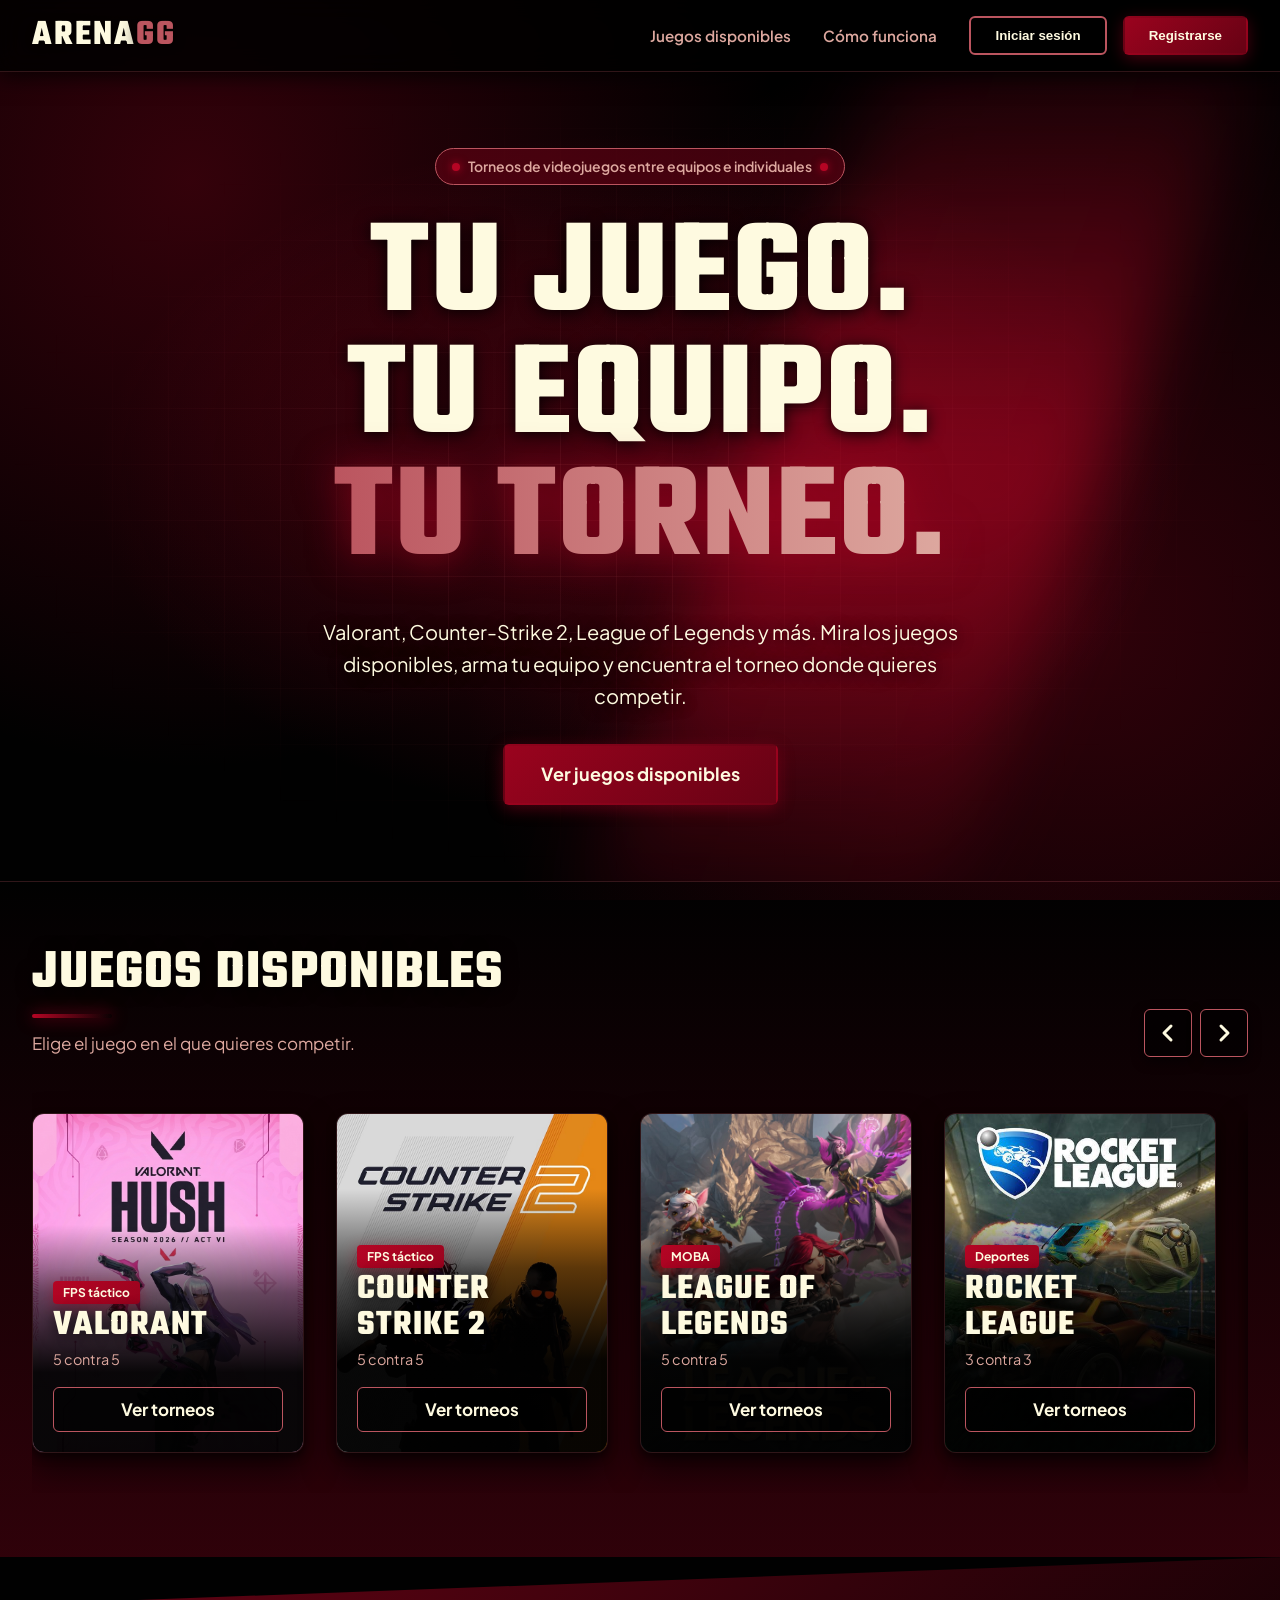
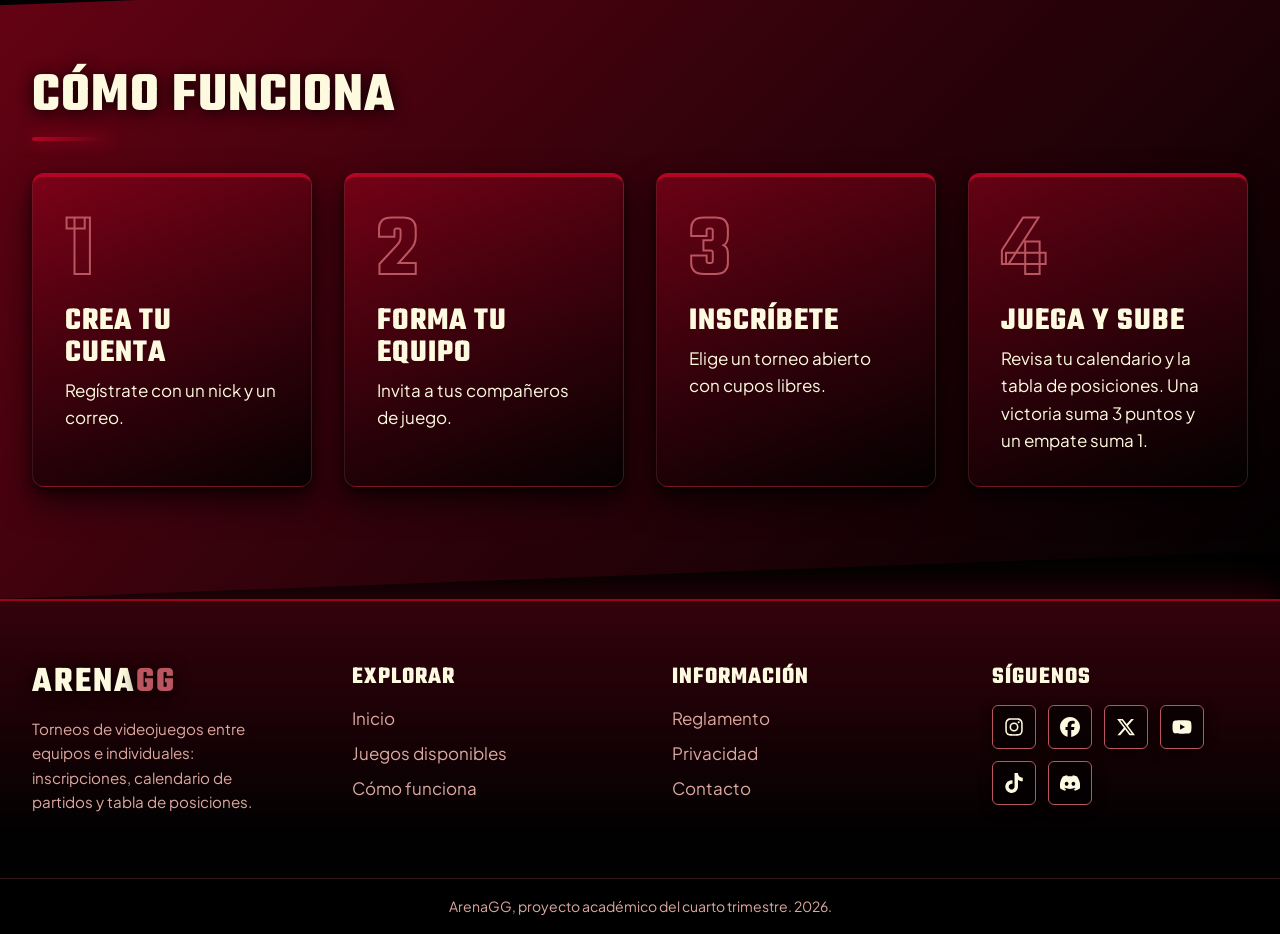
==== commit 614017ca: "feat: agregar modales de inicio de sesion y registro" ====
--- a/index.html
+++ b/index.html
@@ -21,12 +21,72 @@
           <li><a class="enlace-navegacion" href="#como-funciona">Cómo funciona</a></li>
         </ul>
         <div class="grupo-botones">
-          <a class="boton boton-secundario" href="frontend/pages/login.html">Iniciar sesión</a>
-          <a class="boton boton-principal" href="frontend/pages/registro.html">Registrarse</a>
+  <button class="boton boton-secundario" type="button" data-modal-open="modal-login">
+    Iniciar sesión
+  </button>
+  <button class="boton boton-principal" type="button" data-modal-open="modal-registro">
+    Registrarse
+  </button>
+</div>
         </div>
       </nav>
     </div>
   </header>
+    <!-- Modal de inicio de sesión -->
+  <section class="modal" id="modal-login" aria-hidden="true">
+    <div class="modal-contenido" role="dialog" aria-modal="true" aria-labelledby="titulo-login">
+      <button class="modal-cerrar" type="button" data-modal-close aria-label="Cerrar">&times;</button>
+
+      <h2 class="modal-titulo" id="titulo-login">Iniciar sesión</h2>
+      <p class="modal-descripcion">Ingresa a tu cuenta de ArenaGG.</p>
+
+      <form class="formulario-modal">
+        <label for="login-correo">Correo electrónico</label>
+        <input id="login-correo" name="correo" type="email" placeholder="ejemplo@correo.com" required>
+
+        <label for="login-contrasena">Contraseña</label>
+        <input id="login-contrasena" name="contrasena" type="password" placeholder="Ingresa tu contraseña" required>
+
+        <button class="boton boton-principal modal-enviar" type="submit">Iniciar sesión</button>
+      </form>
+
+      <p class="modal-alternativa">
+        ¿No tienes cuenta?
+        <button type="button" class="modal-cambiar" data-modal-switch="modal-registro">Regístrate</button>
+      </p>
+    </div>
+  </section>
+
+  <!-- Modal de registro -->
+  <section class="modal" id="modal-registro" aria-hidden="true">
+    <div class="modal-contenido" role="dialog" aria-modal="true" aria-labelledby="titulo-registro">
+      <button class="modal-cerrar" type="button" data-modal-close aria-label="Cerrar">&times;</button>
+
+      <h2 class="modal-titulo" id="titulo-registro">Crear cuenta</h2>
+      <p class="modal-descripcion">Únete a la comunidad de ArenaGG.</p>
+
+      <form class="formulario-modal">
+        <label for="registro-nick">Nombre de usuario</label>
+        <input id="registro-nick" name="nick" type="text" placeholder="Tu nombre de jugador" required>
+
+        <label for="registro-correo">Correo electrónico</label>
+        <input id="registro-correo" name="correo" type="email" placeholder="ejemplo@correo.com" required>
+
+        <label for="registro-contrasena">Contraseña</label>
+        <input id="registro-contrasena" name="contrasena" type="password" placeholder="Crea una contraseña" required>
+
+        <label for="registro-confirmar">Confirmar contraseña</label>
+        <input id="registro-confirmar" name="confirmar" type="password" placeholder="Repite tu contraseña" required>
+
+        <button class="boton boton-principal modal-enviar" type="submit">Registrarme</button>
+      </form>
+
+      <p class="modal-alternativa">
+        ¿Ya tienes cuenta?
+        <button type="button" class="modal-cambiar" data-modal-switch="modal-login">Inicia sesión</button>
+      </p>
+    </div>
+  </section>
 
   <main>
     <section class="portada">
--- a/frontend/css/styles.css
+++ b/frontend/css/styles.css
@@ -720,4 +720,125 @@
   .paso:hover {
     transform: none;
   }
+}
+
+/* ===== Modales de inicio de sesión y registro ===== */
+
+.modal {
+  position: fixed;
+  inset: 0;
+  z-index: 1000;
+  display: none;
+  align-items: center;
+  justify-content: center;
+  padding: 20px;
+  background: rgba(1, 1, 1, 0.85);
+  backdrop-filter: blur(5px);
+}
+
+.modal.is-visible {
+  display: flex;
+}
+
+.modal-contenido {
+  position: relative;
+  width: 100%;
+  max-width: 430px;
+  max-height: 90vh;
+  overflow-y: auto;
+  padding: 35px;
+  border: 1px solid var(--color-borde);
+  border-radius: 16px;
+  background: var(--color-vino-oscuro);
+  box-shadow: 0 15px 50px rgba(0, 0, 0, 0.6);
+}
+
+.modal-cerrar {
+  position: absolute;
+  top: 12px;
+  right: 16px;
+  border: none;
+  background: transparent;
+  color: var(--color-crema);
+  font-size: 30px;
+  cursor: pointer;
+}
+
+.modal-titulo {
+  margin-bottom: 5px;
+  color: var(--color-crema);
+  font-family: var(--fuente-titulos);
+  font-size: 2.5rem;
+  text-align: center;
+}
+
+.modal-descripcion {
+  margin-bottom: 25px;
+  color: var(--color-rosa);
+  text-align: center;
+}
+
+.formulario-modal {
+  display: flex;
+  flex-direction: column;
+  gap: 10px;
+}
+
+.formulario-modal label {
+  color: var(--color-crema);
+  font-size: 0.9rem;
+  font-weight: 600;
+}
+
+.formulario-modal input {
+  width: 100%;
+  padding: 12px 14px;
+  border: 1px solid var(--color-borde);
+  border-radius: 8px;
+  outline: none;
+  background: var(--color-negro);
+  color: var(--color-crema);
+  font-family: var(--fuente-texto);
+}
+
+.formulario-modal input:focus {
+  border-color: var(--color-rosa);
+  box-shadow: 0 0 0 2px rgba(221, 168, 159, 0.15);
+}
+
+.formulario-modal input::placeholder {
+  color: #a58d8d;
+}
+
+.modal-enviar {
+  width: 100%;
+  margin-top: 12px;
+  cursor: pointer;
+}
+
+.modal-alternativa {
+  margin-top: 22px;
+  color: var(--color-crema);
+  text-align: center;
+  font-size: 0.9rem;
+}
+
+.modal-cambiar {
+  border: none;
+  background: transparent;
+  color: var(--color-rosa);
+  font: inherit;
+  font-weight: 700;
+  cursor: pointer;
+}
+
+.modal-cambiar:hover,
+.modal-cerrar:hover {
+  color: var(--color-rojo-claro);
+}
+
+@media (max-width: 480px) {
+  .modal-contenido {
+    padding: 28px 22px;
+  }
 }
